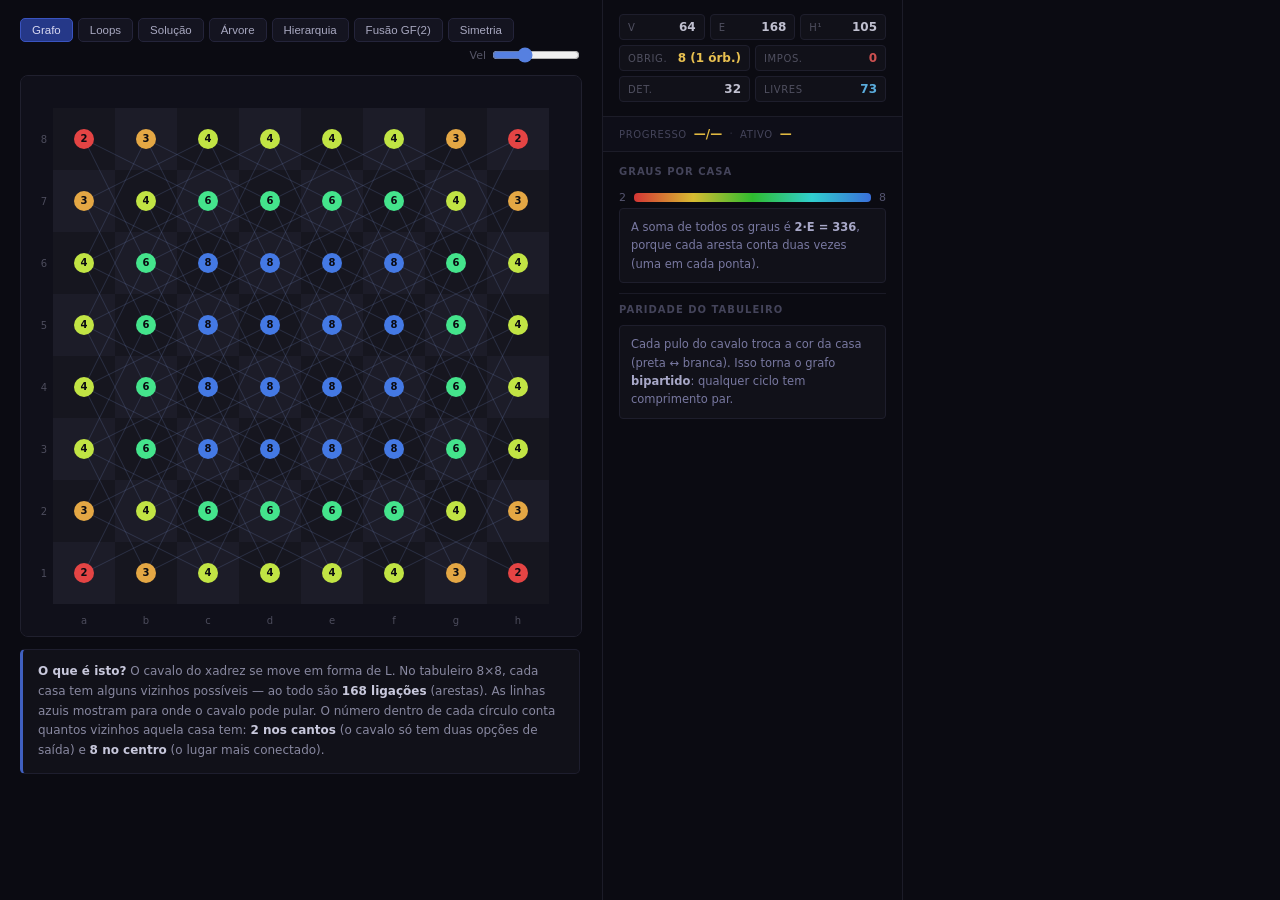
==== cavalo_viz.html @ 8db80b13 "chore: reset history and rewrite README context Co-authored-by: Copilot <223556219+Copilot@users.nor" ====
<!DOCTYPE html>
<html lang="pt-BR">
<head>
  <meta charset="utf-8">
  <title>Cavalo 8×8 — Explorador</title>
  <link rel="stylesheet" href="./css/styles.css">
</head>
<body>

<!-- Col 1: tabuleiro -->
<div id="board-col">
  <div id="controls">
    <div id="speed-wrap">
      <span>Vel</span>
      <input type="range" id="speed" min="1" max="100" value="35">
    </div>
  </div>
  <canvas id="canvas" width="560" height="560"></canvas>
  <div id="board-note" class="board-note"></div>
</div>

<!-- Col 2: painel de informações do modo -->
<div id="info-col">
  <section id="global-stats">
    <div class="gs-row">
      <div class="gs-item"><span class="gs-label">V</span><span id="s-v" class="gs-val">—</span></div>
      <div class="gs-item"><span class="gs-label">E</span><span id="s-e" class="gs-val">—</span></div>
      <div class="gs-item"><span class="gs-label">H¹</span><span id="s-h" class="gs-val">—</span></div>
    </div>
    <div class="gs-row">
      <div class="gs-item"><span class="gs-label">Obrig.</span><span id="s-mand" class="gs-val gold">—</span></div>
      <div class="gs-item"><span class="gs-label">Impos.</span><span id="s-forb" class="gs-val red">—</span></div>
    </div>
    <div class="gs-row">
      <div class="gs-item"><span class="gs-label">Det.</span><span id="s-det" class="gs-val">—</span></div>
      <div class="gs-item"><span class="gs-label">Livres</span><span id="s-livres" class="gs-val blue">—</span></div>
    </div>
  </section>

  <div class="mode-meta">
    <span class="meta-label">Progresso</span>
    <span class="stat-value" id="s-p">—</span>
    <span class="meta-sep">·</span>
    <span class="meta-label">Ativo</span>
    <span class="stat-value" id="s-active">—</span>
  </div>

  <div id="mode-panel"></div>
</div>

<!-- Col 3: árvore de loops (só Simetria) -->
<div id="tree-col">
  <div class="tree-col-header">Árvore de Loops</div>
  <div id="tree-controls">
    <button id="btn-tree-next">Próximo ▶</button>
    <button id="btn-tree-reset">Reset</button>
    <button id="btn-tree-auto">Auto ▶▶</button>
    <div id="counter">
      <b id="c-tested">0</b>/<span id="c-total">0</span>
      &nbsp;·&nbsp;<b id="c-sat">0</b> satisfazem
    </div>
  </div>
  <canvas id="tree-canvas" width="420" height="460"></canvas>
  <div id="tree-note" class="tree-note">
    Clique num loop para destacar suas arestas no tabuleiro.
  </div>
</div>

<div id="hover-tooltip"></div>
<script type="module" src="./js/app.js"></script>

</body>
</html>
---- css/styles.css ----
* { box-sizing: border-box; margin: 0; padding: 0; }

body {
  background: #0b0b12;
  color: #dcdce4;
  font-family: ui-sans-serif, system-ui, -apple-system, sans-serif;
  display: flex;
  min-height: 100vh;
  align-items: stretch;
}

/* ── Col 1: tabuleiro ──────────────────────────────────────── */

#board-col {
  flex: 0 0 auto;
  display: flex;
  flex-direction: column;
  gap: 12px;
  padding: 18px 20px;
  border-right: 1px solid #1c1c28;
}

#controls {
  display: flex;
  gap: 5px;
  align-items: center;
  flex-wrap: wrap;
  width: 560px;
}

#speed-wrap {
  display: flex;
  align-items: center;
  gap: 6px;
  margin-left: auto;
  font-size: 11px;
  color: #555566;
}

input[type=range] {
  width: 88px;
  accent-color: #5680e0;
}

#canvas {
  display: block;
  background: #10101a;
  border: 1px solid #20202e;
  border-radius: 8px;
  cursor: crosshair;
}

.board-note {
  font-size: 12px;
  color: #8888a0;
  line-height: 1.65;
  width: 560px;
  padding: 12px 15px;
  background: #111119;
  border: 1px solid #1e1e2e;
  border-left: 3px solid #4060c0;
  border-radius: 5px;
}

.board-note b { color: #c8c8dc; }

/* ── Col 2: painel de informações ──────────────────────────── */

#info-col {
  flex: 0 0 300px;
  display: flex;
  flex-direction: column;
  gap: 0;
  border-right: 1px solid #1c1c28;
  overflow-y: auto;
  max-height: 100vh;
}

/* Global stats */

#global-stats {
  padding: 14px 16px;
  border-bottom: 1px solid #1c1c28;
  display: flex;
  flex-direction: column;
  gap: 5px;
}

.gs-row {
  display: flex;
  gap: 5px;
}

.gs-item {
  flex: 1;
  display: flex;
  justify-content: space-between;
  align-items: baseline;
  padding: 5px 8px;
  background: #111119;
  border: 1px solid #1e1e2c;
  border-radius: 4px;
}

.gs-label {
  font-size: 10px;
  color: #505060;
  text-transform: uppercase;
  letter-spacing: 0.6px;
}

.gs-val {
  font-size: 12px;
  font-weight: 700;
  font-variant-numeric: tabular-nums;
  color: #c0c0d0;
}

.gs-val.gold { color: #e8c050; }
.gs-val.red  { color: #cc5050; }
.gs-val.blue { color: #5aacdc; }

/* Mode meta row */

.mode-meta {
  display: flex;
  align-items: center;
  gap: 7px;
  padding: 10px 16px;
  border-bottom: 1px solid #1c1c28;
  font-size: 12px;
  background: #0e0e18;
}

.meta-label {
  color: #44445a;
  font-size: 10px;
  text-transform: uppercase;
  letter-spacing: 0.6px;
}

.meta-sep { color: #2a2a3a; }

.stat-value {
  color: #e0b840;
  font-variant-numeric: tabular-nums;
  font-weight: 600;
  font-size: 12px;
}

.stat-value.green { color: #4abd5a; }
.stat-value.red   { color: #cc5050; }
.stat-value.blue  { color: #5aacdc; }

/* Mode panel */

#mode-panel {
  flex: 1;
  padding: 14px 16px;
  font-size: 12.5px;
  display: flex;
  flex-direction: column;
  gap: 4px;
}

#mode-panel h2 {
  font-size: 10px;
  font-weight: 700;
  text-transform: uppercase;
  letter-spacing: 1px;
  color: #44445a;
  padding: 10px 0 6px;
  border-top: 1px solid #1a1a26;
  margin-top: 6px;
}

#mode-panel h2:first-child {
  border-top: none;
  padding-top: 0;
  margin-top: 0;
}

.stat {
  display: flex;
  justify-content: space-between;
  align-items: baseline;
  padding: 5px 0;
  border-bottom: 1px solid #191924;
  font-size: 12px;
}

.stat-label { color: #666680; font-size: 11.5px; }

.panel-intro {
  font-size: 11.5px;
  color: #7878a0;
  line-height: 1.6;
  background: #111119;
  border: 1px solid #1e1e2c;
  border-radius: 4px;
  padding: 9px 11px;
}

.panel-intro b { color: #a8a8c8; }

.panel-intro code {
  font-family: ui-monospace, monospace;
  font-size: 10.5px;
  background: #1a1a28;
  padding: 1px 5px;
  border-radius: 3px;
  color: #9090c0;
}

.list {
  max-height: 30vh;
  overflow-y: auto;
  border: 1px solid #1e1e2c;
  border-radius: 4px;
  background: #0e0e18;
}

.item {
  padding: 6px 10px;
  border-bottom: 1px solid #1a1a26;
  cursor: pointer;
  font-size: 11.5px;
  transition: background .1s;
}

.item:hover { background: #181826; }
.item.active { background: #1e1e32; border-left: 3px solid #e0b840; }
.item:last-child { border-bottom: none; }

.note {
  font-size: 11px;
  color: #555570;
  line-height: 1.5;
  margin-top: 6px;
}

.legend {
  display: flex;
  align-items: center;
  gap: 8px;
  font-size: 11px;
  color: #555570;
  margin-top: 4px;
}

.grad {
  flex: 1;
  height: 9px;
  border-radius: 4px;
  background: linear-gradient(90deg,
    hsl(0,65%,52%), hsl(50,68%,52%), hsl(120,60%,46%),
    hsl(180,62%,50%), hsl(220,68%,54%));
}

.orbit-chip {
  display: inline-block;
  width: 9px; height: 9px;
  border-radius: 50%;
  margin-right: 5px;
  vertical-align: middle;
}

/* ── Col 3: árvore de loops (só Simetria) ──────────────────── */

#tree-col {
  display: none;
  flex: 0 0 460px;
  flex-direction: column;
  gap: 10px;
  padding: 18px 20px;
  border-right: 1px solid #1c1c28;
  overflow-y: auto;
  max-height: 100vh;
}

#tree-col.visible {
  display: flex;
}

.tree-col-header {
  font-size: 10px;
  font-weight: 700;
  text-transform: uppercase;
  letter-spacing: 1.2px;
  color: #44445a;
  padding-bottom: 10px;
  border-bottom: 1px solid #1c1c28;
}

#tree-canvas {
  display: block;
  background: #10101a;
  border: 1px solid #20202e;
  border-radius: 8px;
  cursor: pointer;
  width: 420px;
}

#tree-controls {
  display: flex;
  gap: 5px;
  align-items: center;
  flex-wrap: wrap;
}

#counter {
  font-size: 11.5px;
  color: #c0c0d8;
  font-variant-numeric: tabular-nums;
  margin-left: auto;
  background: #111119;
  padding: 5px 9px;
  border-radius: 4px;
  border: 1px solid #1e1e2c;
}

#counter b { color: #e0b840; }

.tree-note {
  font-size: 11.5px;
  color: #7878a0;
  line-height: 1.6;
  padding: 10px 13px;
  background: #111119;
  border: 1px solid #1e1e2c;
  border-left: 3px solid #e0b840;
  border-radius: 4px;
}

.tree-note b { color: #c0c0d8; }

/* ── Botões ─────────────────────────────────────────────────── */

button {
  background: #141420;
  color: #a8a8c0;
  border: 1px solid #24243a;
  padding: 5px 11px;
  border-radius: 5px;
  cursor: pointer;
  font-size: 11.5px;
  transition: background .1s, border-color .1s, color .1s;
  white-space: nowrap;
}

button:hover:not(:disabled) {
  background: #1c1c2c;
  border-color: #34344e;
  color: #c8c8e0;
}

button:disabled { opacity: 0.35; cursor: not-allowed; }

button.active {
  background: #253888;
  border-color: #3a54c0;
  color: #d8d8f0;
}

/* ── Hover tooltip ──────────────────────────────────────────── */

#hover-tooltip {
  position: fixed;
  pointer-events: none;
  background: #161622;
  color: #c8c8dc;
  border: 1px solid #282840;
  border-radius: 4px;
  padding: 5px 9px;
  font-size: 11px;
  font-family: ui-monospace, monospace;
  z-index: 100;
  display: none;
}

/* ── Erro ───────────────────────────────────────────────────── */

#error {
  color: #cc6644;
  padding: 24px;
  max-width: 600px;
  line-height: 1.65;
  font-size: 13px;
}

#error code {
  background: #181824;
  padding: 2px 6px;
  border-radius: 3px;
  font-family: ui-monospace, monospace;
  font-size: 12px;
}
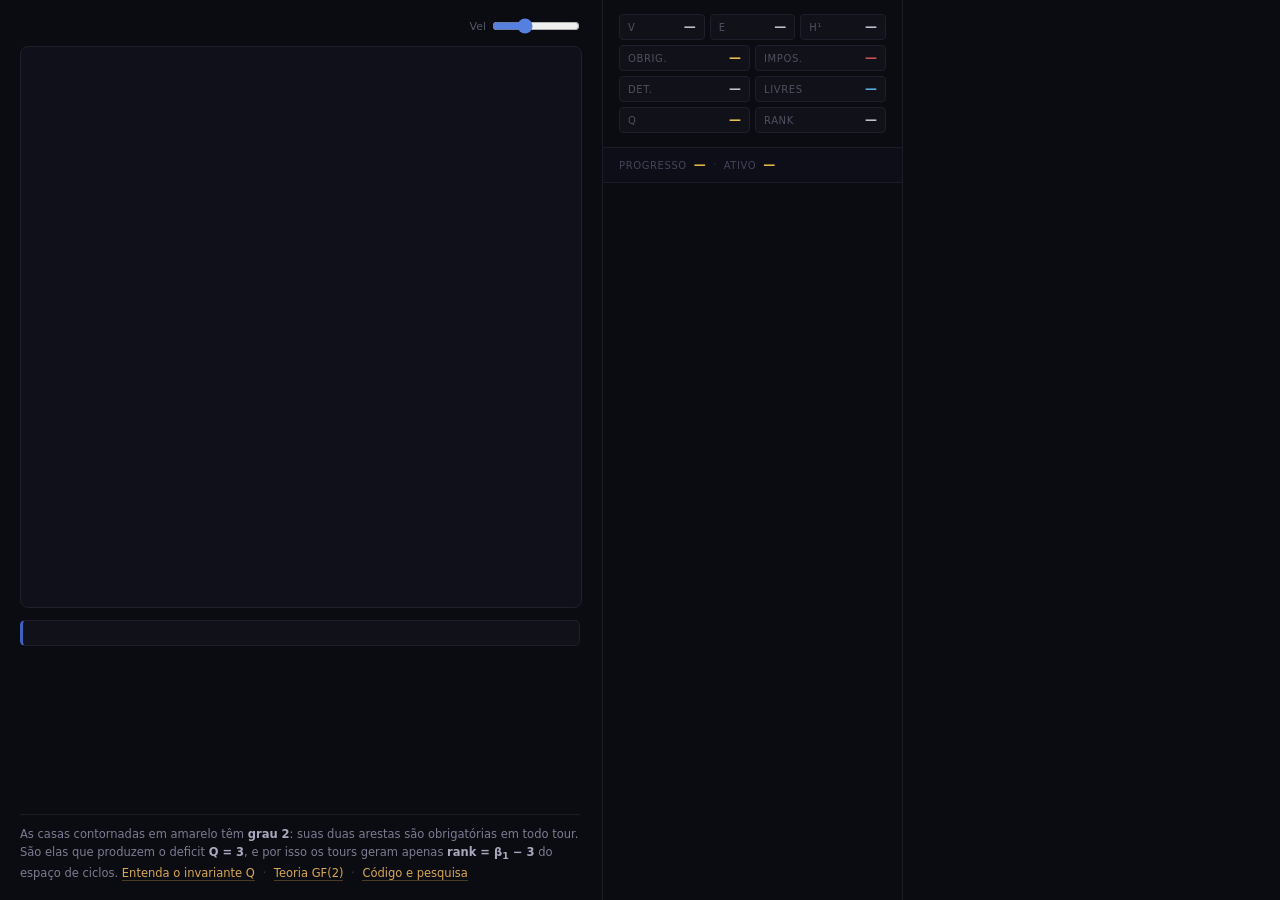
==== commit 3ed07b20: "feat: remove a visualizacao de unicornios e expoe o invariante Q A pagina de unicornios 6x6 plotava " ====
--- a/cavalo_viz.html
+++ b/cavalo_viz.html
@@ -2,72 +2,11 @@
 <html lang="pt-BR">
 <head>
   <meta charset="utf-8">
-  <title>Cavalo 8×8 — Explorador</title>
-  <link rel="stylesheet" href="./css/styles.css">
+  <title>Cavalo 8×8 · Explorador</title>
+  <link rel="canonical" href="./index.html">
+  <meta http-equiv="refresh" content="0; url=./index.html">
 </head>
 <body>
-
-<!-- Col 1: tabuleiro -->
-<div id="board-col">
-  <div id="controls">
-    <div id="speed-wrap">
-      <span>Vel</span>
-      <input type="range" id="speed" min="1" max="100" value="35">
-    </div>
-  </div>
-  <canvas id="canvas" width="560" height="560"></canvas>
-  <div id="board-note" class="board-note"></div>
-</div>
-
-<!-- Col 2: painel de informações do modo -->
-<div id="info-col">
-  <section id="global-stats">
-    <div class="gs-row">
-      <div class="gs-item"><span class="gs-label">V</span><span id="s-v" class="gs-val">—</span></div>
-      <div class="gs-item"><span class="gs-label">E</span><span id="s-e" class="gs-val">—</span></div>
-      <div class="gs-item"><span class="gs-label">H¹</span><span id="s-h" class="gs-val">—</span></div>
-    </div>
-    <div class="gs-row">
-      <div class="gs-item"><span class="gs-label">Obrig.</span><span id="s-mand" class="gs-val gold">—</span></div>
-      <div class="gs-item"><span class="gs-label">Impos.</span><span id="s-forb" class="gs-val red">—</span></div>
-    </div>
-    <div class="gs-row">
-      <div class="gs-item"><span class="gs-label">Det.</span><span id="s-det" class="gs-val">—</span></div>
-      <div class="gs-item"><span class="gs-label">Livres</span><span id="s-livres" class="gs-val blue">—</span></div>
-    </div>
-  </section>
-
-  <div class="mode-meta">
-    <span class="meta-label">Progresso</span>
-    <span class="stat-value" id="s-p">—</span>
-    <span class="meta-sep">·</span>
-    <span class="meta-label">Ativo</span>
-    <span class="stat-value" id="s-active">—</span>
-  </div>
-
-  <div id="mode-panel"></div>
-</div>
-
-<!-- Col 3: árvore de loops (só Simetria) -->
-<div id="tree-col">
-  <div class="tree-col-header">Árvore de Loops</div>
-  <div id="tree-controls">
-    <button id="btn-tree-next">Próximo ▶</button>
-    <button id="btn-tree-reset">Reset</button>
-    <button id="btn-tree-auto">Auto ▶▶</button>
-    <div id="counter">
-      <b id="c-tested">0</b>/<span id="c-total">0</span>
-      &nbsp;·&nbsp;<b id="c-sat">0</b> satisfazem
-    </div>
-  </div>
-  <canvas id="tree-canvas" width="420" height="460"></canvas>
-  <div id="tree-note" class="tree-note">
-    Clique num loop para destacar suas arestas no tabuleiro.
-  </div>
-</div>
-
-<div id="hover-tooltip"></div>
-<script type="module" src="./js/app.js"></script>
-
+  <p>O explorador agora abre direto em <a href="./index.html">index.html</a>.</p>
 </body>
 </html>
